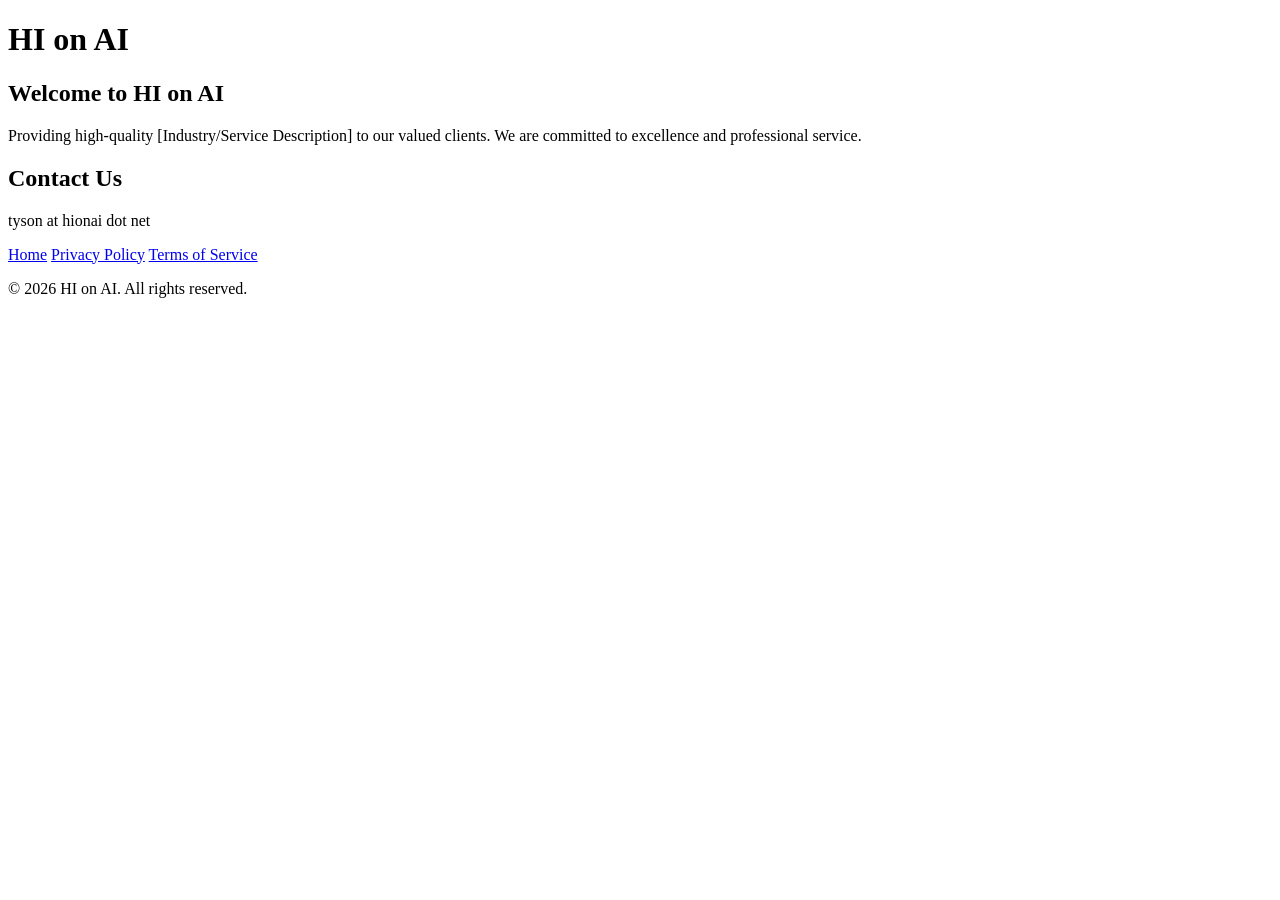
==== index.html @ c528cacb "first commit" ====
<!DOCTYPE html>
<html lang="en">
<head>
    <meta charset="UTF-8">
    <meta name="viewport" content="width=device-width, initial-scale=1.0">
    <title>HI on AI | Official Site</title>
    <link rel="stylesheet" href="styles.css">
</head>
<body>
    <header>
        <div class="container">
            <h1>HI on AI</h1>
        </div>
    </header>

    <main class="container">
        <section>
            <h2>Welcome to HI on AI</h2>
            <p>Providing high-quality [Industry/Service Description] to our valued clients. We are committed to excellence and professional service.</p>
        </section>

        <section class="contact-info">
            <h2>Contact Us</h2>
            <p> tyson at hionai dot net</p>
        </section>
    </main>

    <footer>
        <div class="container">
            <nav>
                <a href="index.html">Home</a>
                <a href="privacy.html">Privacy Policy</a>
                <a href="terms.html">Terms of Service</a>
            </nav>
            <p>&copy; 2026 HI on AI. All rights reserved.</p>
        </div>
    </footer>
</body>
</html>
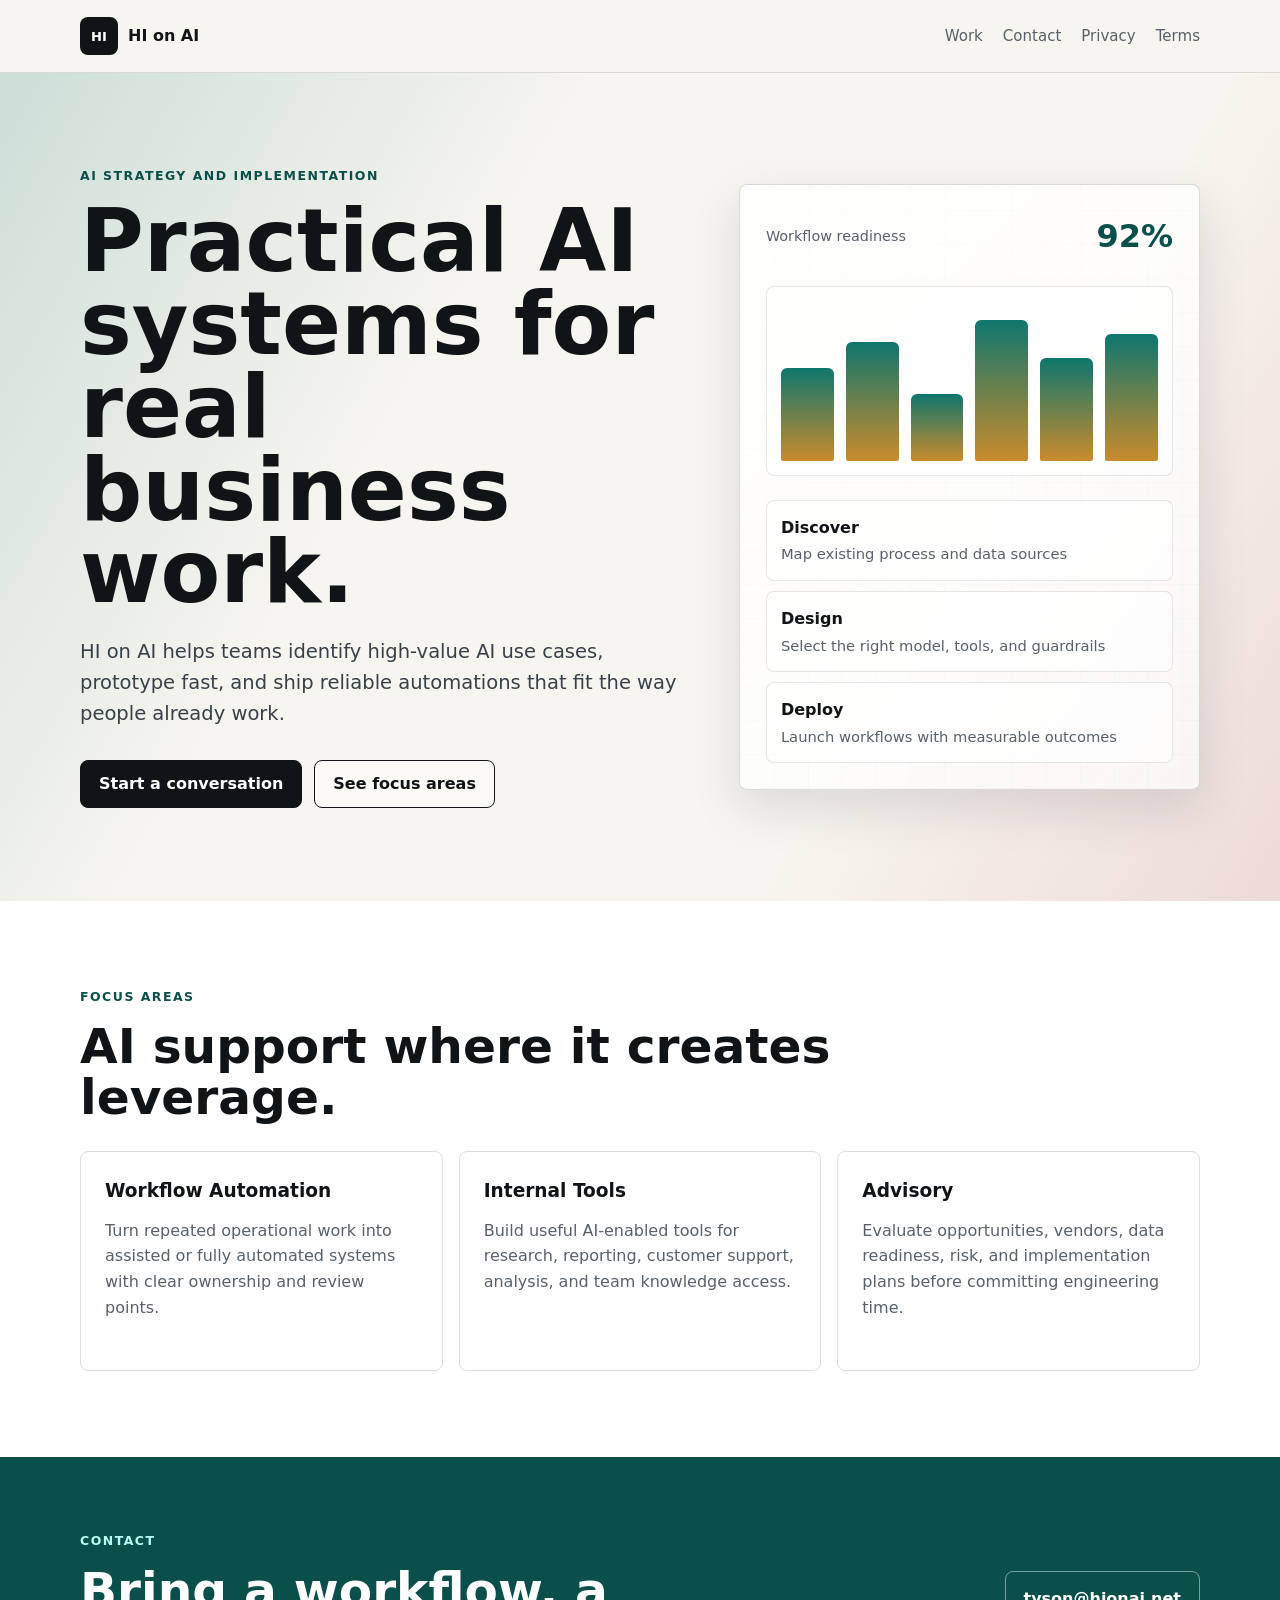
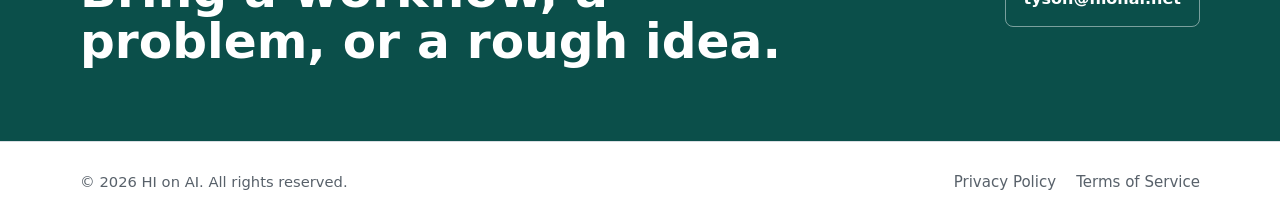
==== commit 5c3eab68: "Create GitHub Pages site" ====
--- a/index.html
+++ b/index.html
@@ -3,36 +3,101 @@
 <head>
     <meta charset="UTF-8">
     <meta name="viewport" content="width=device-width, initial-scale=1.0">
-    <title>HI on AI | Official Site</title>
+    <meta name="description" content="HI on AI helps teams use artificial intelligence with practical strategy, automation, and implementation support.">
+    <title>HI on AI</title>
     <link rel="stylesheet" href="styles.css">
 </head>
 <body>
-    <header>
-        <div class="container">
-            <h1>HI on AI</h1>
+    <header class="site-header">
+        <div class="container header-inner">
+            <a class="brand" href="index.html" aria-label="HI on AI home">
+                <span class="brand-mark" aria-hidden="true">HI</span>
+                <span>HI on AI</span>
+            </a>
+            <nav class="site-nav" aria-label="Primary navigation">
+                <a href="#work">Work</a>
+                <a href="#contact">Contact</a>
+                <a href="privacy.html">Privacy</a>
+                <a href="terms.html">Terms</a>
+            </nav>
         </div>
     </header>
 
-    <main class="container">
-        <section>
-            <h2>Welcome to HI on AI</h2>
-            <p>Providing high-quality [Industry/Service Description] to our valued clients. We are committed to excellence and professional service.</p>
+    <main>
+        <section class="hero">
+            <div class="container hero-grid">
+                <div class="hero-copy">
+                    <p class="eyebrow">AI strategy and implementation</p>
+                    <h1>Practical AI systems for real business work.</h1>
+                    <p class="hero-lede">HI on AI helps teams identify high-value AI use cases, prototype fast, and ship reliable automations that fit the way people already work.</p>
+                    <div class="hero-actions">
+                        <a class="button primary" href="mailto:tyson@hionai.net">Start a conversation</a>
+                        <a class="button secondary" href="#work">See focus areas</a>
+                    </div>
+                </div>
+                <div class="signal-panel" aria-label="AI workflow visualization">
+                    <div class="signal-topline">
+                        <span>Workflow readiness</span>
+                        <strong>92%</strong>
+                    </div>
+                    <div class="signal-bars" aria-hidden="true">
+                        <span style="--height: 58%"></span>
+                        <span style="--height: 74%"></span>
+                        <span style="--height: 42%"></span>
+                        <span style="--height: 88%"></span>
+                        <span style="--height: 64%"></span>
+                        <span style="--height: 79%"></span>
+                    </div>
+                    <div class="signal-list">
+                        <p><strong>Discover</strong><span>Map existing process and data sources</span></p>
+                        <p><strong>Design</strong><span>Select the right model, tools, and guardrails</span></p>
+                        <p><strong>Deploy</strong><span>Launch workflows with measurable outcomes</span></p>
+                    </div>
+                </div>
+            </div>
         </section>
 
-        <section class="contact-info">
-            <h2>Contact Us</h2>
-            <p> tyson at hionai dot net</p>
+        <section id="work" class="section">
+            <div class="container">
+                <div class="section-heading">
+                    <p class="eyebrow">Focus areas</p>
+                    <h2>AI support where it creates leverage.</h2>
+                </div>
+                <div class="feature-grid">
+                    <article class="feature-card">
+                        <h3>Workflow Automation</h3>
+                        <p>Turn repeated operational work into assisted or fully automated systems with clear ownership and review points.</p>
+                    </article>
+                    <article class="feature-card">
+                        <h3>Internal Tools</h3>
+                        <p>Build useful AI-enabled tools for research, reporting, customer support, analysis, and team knowledge access.</p>
+                    </article>
+                    <article class="feature-card">
+                        <h3>Advisory</h3>
+                        <p>Evaluate opportunities, vendors, data readiness, risk, and implementation plans before committing engineering time.</p>
+                    </article>
+                </div>
+            </div>
+        </section>
+
+        <section id="contact" class="contact-band">
+            <div class="container contact-grid">
+                <div>
+                    <p class="eyebrow">Contact</p>
+                    <h2>Bring a workflow, a problem, or a rough idea.</h2>
+                </div>
+                <a class="contact-link" href="mailto:tyson@hionai.net">tyson@hionai.net</a>
+            </div>
         </section>
     </main>
 
-    <footer>
-        <div class="container">
-            <nav>
-                <a href="index.html">Home</a>
+    <footer class="site-footer">
+        <div class="container footer-inner">
+            <p>&copy; 2026 HI on AI. All rights reserved.</p>
+            <nav aria-label="Footer navigation">
                 <a href="privacy.html">Privacy Policy</a>
                 <a href="terms.html">Terms of Service</a>
             </nav>
-            <p>&copy; 2026 HI on AI. All rights reserved.</p>
         </div>
     </footer>
 </body>
--- a/styles.css
+++ b/styles.css
@@ -0,0 +1,413 @@
+:root {
+    --ink: #111416;
+    --muted: #58616a;
+    --line: #d9dee3;
+    --paper: #f7f5ef;
+    --surface: #ffffff;
+    --accent: #0f766e;
+    --accent-dark: #0b4f4a;
+    --gold: #c98b2c;
+    --rose: #b84f65;
+    --shadow: 0 18px 50px rgba(20, 28, 34, 0.12);
+}
+
+* {
+    box-sizing: border-box;
+}
+
+html {
+    scroll-behavior: smooth;
+}
+
+body {
+    margin: 0;
+    color: var(--ink);
+    background: var(--paper);
+    font-family: Inter, ui-sans-serif, system-ui, -apple-system, BlinkMacSystemFont, "Segoe UI", sans-serif;
+    line-height: 1.6;
+}
+
+a {
+    color: inherit;
+}
+
+.container {
+    width: min(1120px, calc(100% - 32px));
+    margin: 0 auto;
+}
+
+.site-header {
+    position: sticky;
+    top: 0;
+    z-index: 10;
+    background: rgba(247, 245, 239, 0.92);
+    border-bottom: 1px solid rgba(17, 20, 22, 0.12);
+    backdrop-filter: blur(18px);
+}
+
+.header-inner,
+.footer-inner,
+.contact-grid {
+    display: flex;
+    align-items: center;
+    justify-content: space-between;
+    gap: 24px;
+}
+
+.header-inner {
+    min-height: 72px;
+}
+
+.brand {
+    display: inline-flex;
+    align-items: center;
+    gap: 10px;
+    font-weight: 800;
+    text-decoration: none;
+    letter-spacing: 0;
+}
+
+.brand-mark {
+    display: grid;
+    width: 38px;
+    height: 38px;
+    place-items: center;
+    color: #ffffff;
+    background: var(--ink);
+    border-radius: 8px;
+    font-size: 0.82rem;
+}
+
+.site-nav,
+.site-footer nav {
+    display: flex;
+    align-items: center;
+    gap: 20px;
+    font-size: 0.94rem;
+}
+
+.site-nav a,
+.site-footer a {
+    color: var(--muted);
+    text-decoration: none;
+}
+
+.site-nav a:hover,
+.site-footer a:hover {
+    color: var(--ink);
+}
+
+.hero {
+    min-height: calc(100vh - 72px);
+    display: flex;
+    align-items: center;
+    padding: 70px 0;
+    background:
+        linear-gradient(120deg, rgba(15, 118, 110, 0.18), transparent 34%),
+        linear-gradient(300deg, rgba(184, 79, 101, 0.16), transparent 30%),
+        var(--paper);
+}
+
+.hero-grid {
+    display: grid;
+    grid-template-columns: minmax(0, 1.02fr) minmax(320px, 0.78fr);
+    align-items: center;
+    gap: 56px;
+}
+
+.eyebrow {
+    margin: 0 0 14px;
+    color: var(--accent-dark);
+    font-size: 0.78rem;
+    font-weight: 800;
+    letter-spacing: 0.12em;
+    text-transform: uppercase;
+}
+
+h1,
+h2,
+h3,
+p {
+    margin-top: 0;
+}
+
+h1 {
+    max-width: 820px;
+    margin-bottom: 22px;
+    font-size: clamp(3.35rem, 6.8vw, 6.65rem);
+    line-height: 0.95;
+    letter-spacing: 0;
+}
+
+h2 {
+    margin-bottom: 18px;
+    font-size: clamp(2rem, 3.8vw, 3.5rem);
+    line-height: 1.05;
+    letter-spacing: 0;
+}
+
+h3 {
+    margin-bottom: 12px;
+    font-size: 1.16rem;
+}
+
+.hero-lede {
+    max-width: 650px;
+    margin-bottom: 30px;
+    color: #38414a;
+    font-size: 1.22rem;
+}
+
+.hero-actions {
+    display: flex;
+    flex-wrap: wrap;
+    gap: 12px;
+}
+
+.button {
+    display: inline-flex;
+    min-height: 48px;
+    align-items: center;
+    justify-content: center;
+    padding: 0 18px;
+    border: 1px solid var(--ink);
+    border-radius: 8px;
+    font-weight: 800;
+    text-decoration: none;
+}
+
+.button.primary {
+    color: #ffffff;
+    background: var(--ink);
+}
+
+.button.secondary {
+    color: var(--ink);
+    background: rgba(255, 255, 255, 0.45);
+}
+
+.signal-panel {
+    position: relative;
+    overflow: hidden;
+    padding: 26px;
+    border: 1px solid rgba(17, 20, 22, 0.14);
+    border-radius: 8px;
+    background:
+        linear-gradient(135deg, rgba(255, 255, 255, 0.88), rgba(255, 255, 255, 0.68)),
+        repeating-linear-gradient(90deg, rgba(15, 118, 110, 0.08) 0 1px, transparent 1px 34px),
+        repeating-linear-gradient(0deg, rgba(17, 20, 22, 0.06) 0 1px, transparent 1px 34px);
+    box-shadow: var(--shadow);
+}
+
+.signal-topline {
+    display: flex;
+    align-items: center;
+    justify-content: space-between;
+    margin-bottom: 24px;
+    color: var(--muted);
+    font-size: 0.9rem;
+}
+
+.signal-topline strong {
+    color: var(--accent-dark);
+    font-size: 2rem;
+}
+
+.signal-bars {
+    display: grid;
+    grid-template-columns: repeat(6, 1fr);
+    align-items: end;
+    height: 190px;
+    gap: 12px;
+    margin-bottom: 24px;
+    padding: 14px;
+    border: 1px solid rgba(17, 20, 22, 0.1);
+    border-radius: 8px;
+    background: rgba(255, 255, 255, 0.58);
+}
+
+.signal-bars span {
+    height: var(--height);
+    min-height: 36px;
+    border-radius: 6px 6px 2px 2px;
+    background: linear-gradient(180deg, var(--accent), var(--gold));
+}
+
+.signal-list {
+    display: grid;
+    gap: 10px;
+}
+
+.signal-list p {
+    display: grid;
+    gap: 2px;
+    margin: 0;
+    padding: 14px;
+    border: 1px solid rgba(17, 20, 22, 0.1);
+    border-radius: 8px;
+    background: rgba(255, 255, 255, 0.7);
+}
+
+.signal-list span {
+    color: var(--muted);
+    font-size: 0.92rem;
+}
+
+.section {
+    padding: 86px 0;
+    background: var(--surface);
+}
+
+.section-heading {
+    max-width: 760px;
+    margin-bottom: 28px;
+}
+
+.feature-grid {
+    display: grid;
+    grid-template-columns: repeat(3, minmax(0, 1fr));
+    gap: 16px;
+}
+
+.feature-card {
+    min-height: 220px;
+    padding: 24px;
+    border: 1px solid var(--line);
+    border-radius: 8px;
+    background: #ffffff;
+}
+
+.feature-card p,
+.legal-section p,
+.legal-section li {
+    color: var(--muted);
+}
+
+.contact-band {
+    padding: 74px 0;
+    color: #ffffff;
+    background: var(--accent-dark);
+}
+
+.contact-band .eyebrow {
+    color: #b8fff5;
+}
+
+.contact-band h2 {
+    max-width: 720px;
+    margin-bottom: 0;
+}
+
+.contact-link {
+    flex: 0 0 auto;
+    padding: 14px 18px;
+    border: 1px solid rgba(255, 255, 255, 0.46);
+    border-radius: 8px;
+    color: #ffffff;
+    font-weight: 800;
+    text-decoration: none;
+}
+
+.site-footer {
+    padding: 28px 0;
+    color: var(--muted);
+    background: #ffffff;
+    border-top: 1px solid var(--line);
+    font-size: 0.92rem;
+}
+
+.site-footer p {
+    margin: 0;
+}
+
+.page-hero {
+    padding: 72px 0 40px;
+}
+
+.page-hero h1 {
+    margin-bottom: 12px;
+    font-size: clamp(2.7rem, 6vw, 5.4rem);
+}
+
+.page-hero p {
+    max-width: 760px;
+    color: var(--muted);
+    font-size: 1.1rem;
+}
+
+.legal-main {
+    padding-bottom: 72px;
+}
+
+.legal-section {
+    padding: 28px 0;
+    border-top: 1px solid var(--line);
+}
+
+.legal-section.highlight {
+    margin: 20px 0;
+    padding: 24px;
+    border: 2px solid var(--accent);
+    border-radius: 8px;
+    background: rgba(15, 118, 110, 0.07);
+}
+
+.legal-section h2 {
+    margin-bottom: 10px;
+    font-size: 1.35rem;
+    line-height: 1.2;
+}
+
+@media (max-width: 820px) {
+    .header-inner,
+    .footer-inner,
+    .contact-grid {
+        align-items: flex-start;
+        flex-direction: column;
+    }
+
+    .site-nav,
+    .site-footer nav {
+        flex-wrap: wrap;
+        gap: 14px;
+    }
+
+    .hero {
+        min-height: auto;
+        padding: 48px 0;
+    }
+
+    .hero-grid,
+    .feature-grid {
+        grid-template-columns: 1fr;
+    }
+
+    h1 {
+        font-size: clamp(3rem, 16vw, 4.65rem);
+    }
+
+    .signal-panel {
+        padding: 18px;
+    }
+}
+
+@media (max-width: 520px) {
+    .container {
+        width: min(100% - 24px, 1120px);
+    }
+
+    .site-nav {
+        font-size: 0.88rem;
+    }
+
+    .hero-actions,
+    .button,
+    .contact-link {
+        width: 100%;
+    }
+
+    .signal-bars {
+        gap: 8px;
+        height: 150px;
+    }
+}
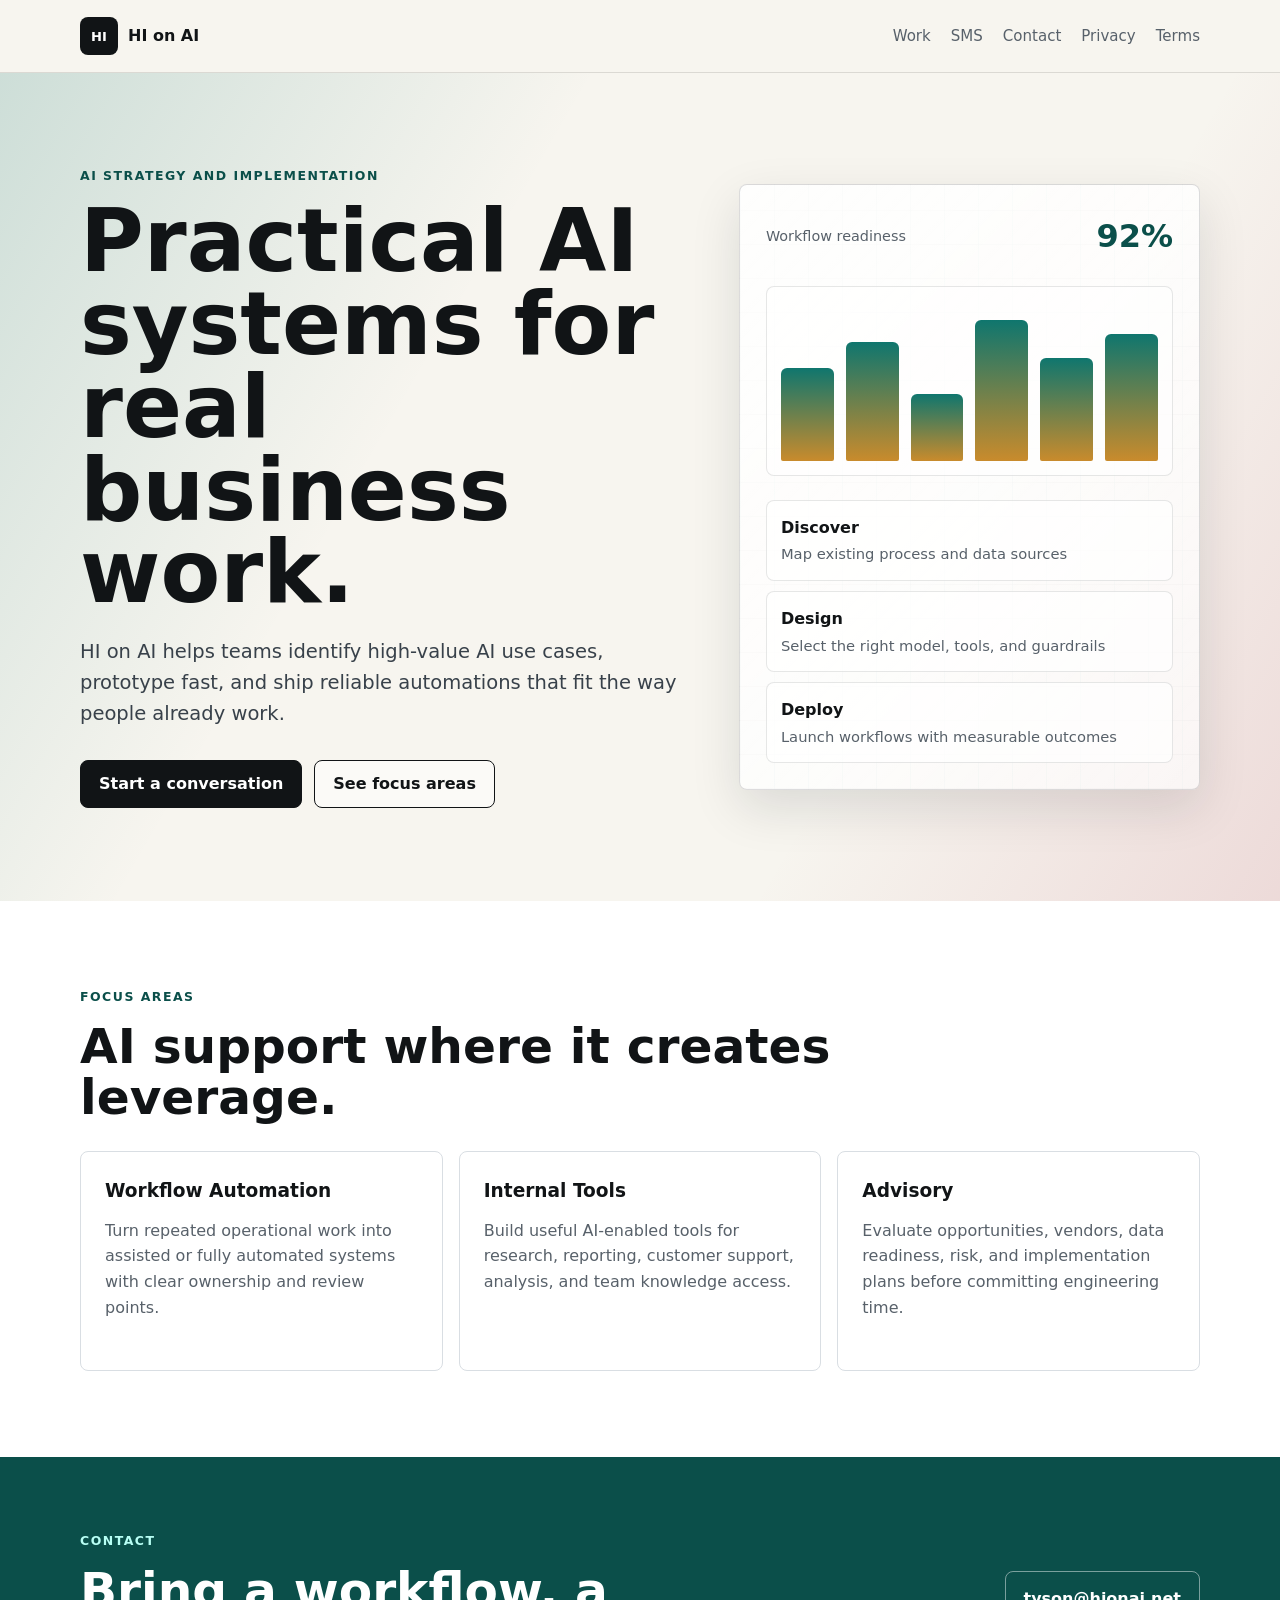
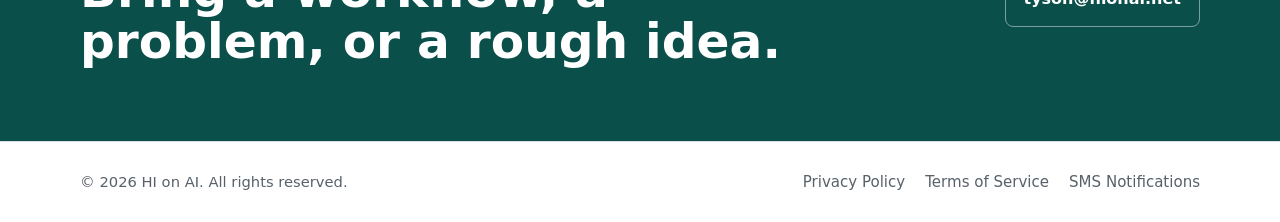
==== commit 23161f7d: "Add SMS notification compliance page" ====
--- a/index.html
+++ b/index.html
@@ -16,6 +16,7 @@
             </a>
             <nav class="site-nav" aria-label="Primary navigation">
                 <a href="#work">Work</a>
+                <a href="sms.html">SMS</a>
                 <a href="#contact">Contact</a>
                 <a href="privacy.html">Privacy</a>
                 <a href="terms.html">Terms</a>
@@ -97,6 +98,7 @@
             <nav aria-label="Footer navigation">
                 <a href="privacy.html">Privacy Policy</a>
                 <a href="terms.html">Terms of Service</a>
+                <a href="sms.html">SMS Notifications</a>
             </nav>
         </div>
     </footer>
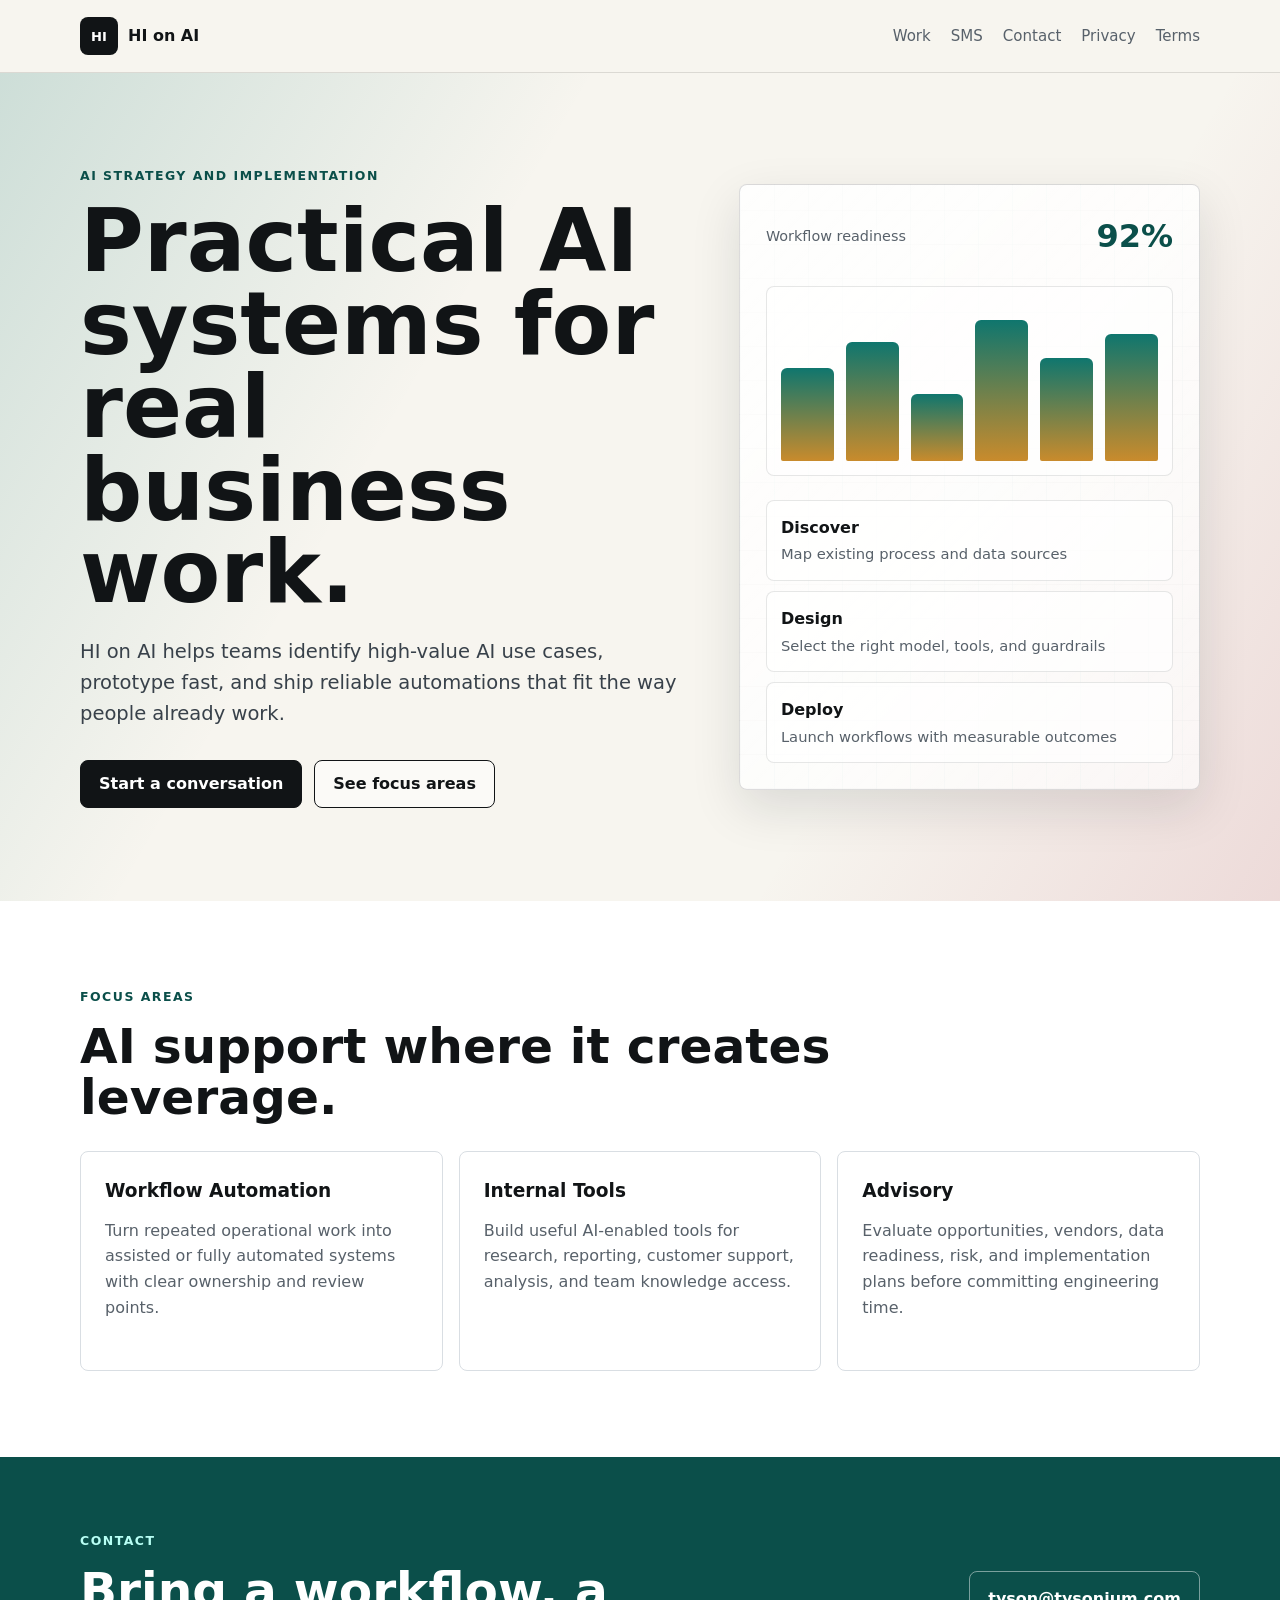
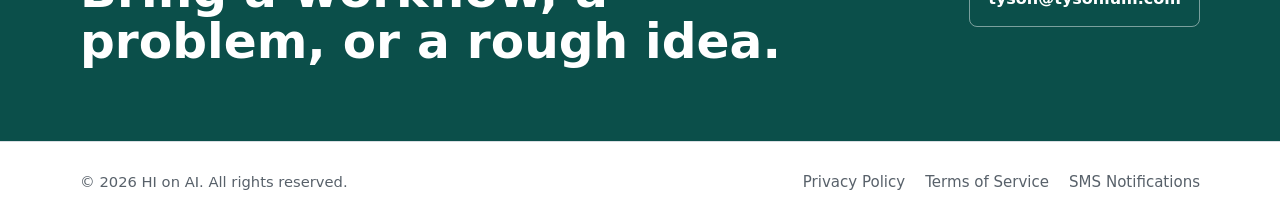
==== commit 9ad821a0: "replace email" ====
--- a/index.html
+++ b/index.html
@@ -32,7 +32,7 @@
                     <h1>Practical AI systems for real business work.</h1>
                     <p class="hero-lede">HI on AI helps teams identify high-value AI use cases, prototype fast, and ship reliable automations that fit the way people already work.</p>
                     <div class="hero-actions">
-                        <a class="button primary" href="mailto:tyson@hionai.net">Start a conversation</a>
+                        <a class="button primary" href="mailto:tyson@tysonium.com">Start a conversation</a>
                         <a class="button secondary" href="#work">See focus areas</a>
                     </div>
                 </div>
@@ -87,7 +87,7 @@
                     <p class="eyebrow">Contact</p>
                     <h2>Bring a workflow, a problem, or a rough idea.</h2>
                 </div>
-                <a class="contact-link" href="mailto:tyson@hionai.net">tyson@hionai.net</a>
+                <a class="contact-link" href="mailto:tyson@tysonium.com">tyson@tysonium.com</a>
             </div>
         </section>
     </main>
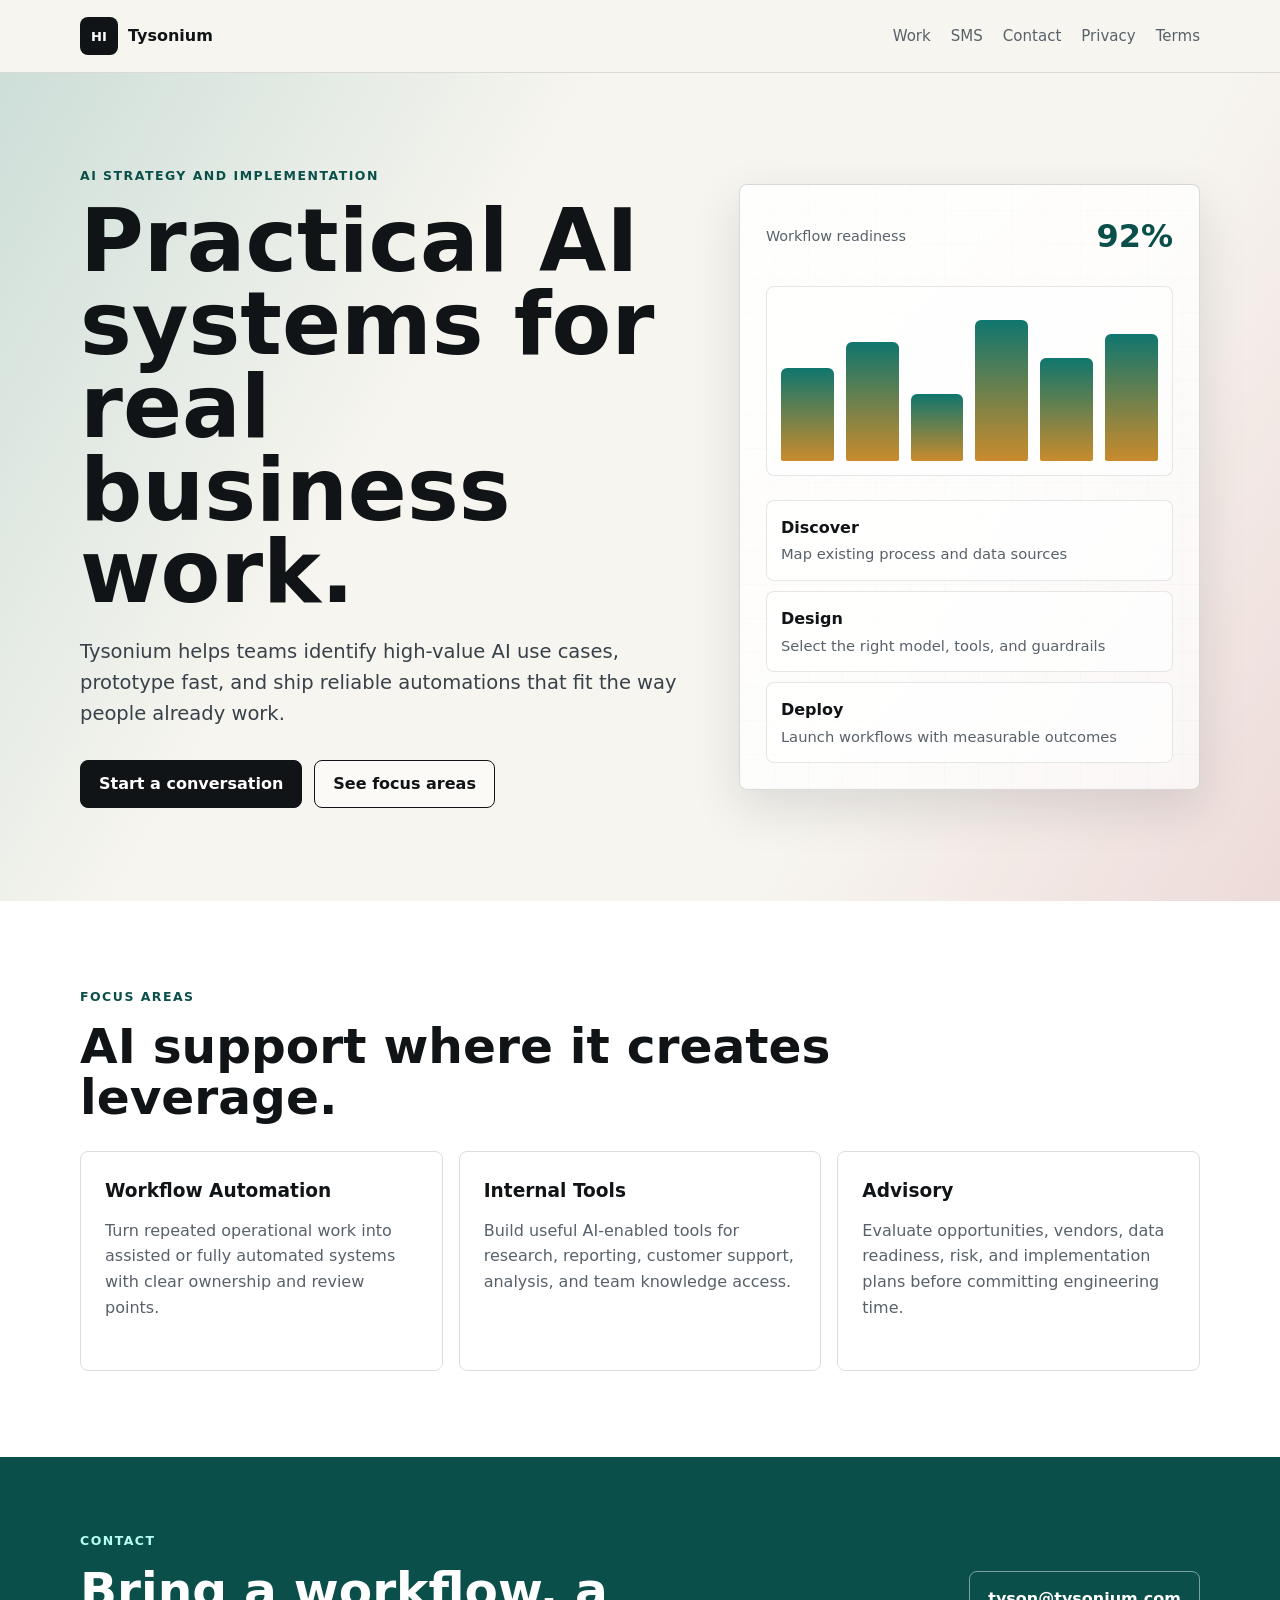
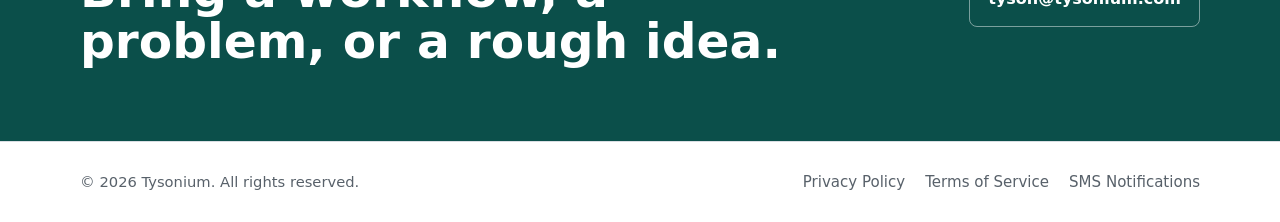
==== commit 7b4f7433: "compliance changes" ====
--- a/index.html
+++ b/index.html
@@ -3,16 +3,16 @@
 <head>
     <meta charset="UTF-8">
     <meta name="viewport" content="width=device-width, initial-scale=1.0">
-    <meta name="description" content="HI on AI helps teams use artificial intelligence with practical strategy, automation, and implementation support.">
-    <title>HI on AI</title>
+    <meta name="description" content="Tysonium helps teams use artificial intelligence with practical strategy, automation, and implementation support.">
+    <title>Tysonium</title>
     <link rel="stylesheet" href="styles.css">
 </head>
 <body>
     <header class="site-header">
         <div class="container header-inner">
-            <a class="brand" href="index.html" aria-label="HI on AI home">
+            <a class="brand" href="index.html" aria-label="Tysonium home">
                 <span class="brand-mark" aria-hidden="true">HI</span>
-                <span>HI on AI</span>
+                <span>Tysonium</span>
             </a>
             <nav class="site-nav" aria-label="Primary navigation">
                 <a href="#work">Work</a>
@@ -30,7 +30,7 @@
                 <div class="hero-copy">
                     <p class="eyebrow">AI strategy and implementation</p>
                     <h1>Practical AI systems for real business work.</h1>
-                    <p class="hero-lede">HI on AI helps teams identify high-value AI use cases, prototype fast, and ship reliable automations that fit the way people already work.</p>
+                    <p class="hero-lede">Tysonium helps teams identify high-value AI use cases, prototype fast, and ship reliable automations that fit the way people already work.</p>
                     <div class="hero-actions">
                         <a class="button primary" href="mailto:tyson@tysonium.com">Start a conversation</a>
                         <a class="button secondary" href="#work">See focus areas</a>
@@ -94,7 +94,7 @@
 
     <footer class="site-footer">
         <div class="container footer-inner">
-            <p>&copy; 2026 HI on AI. All rights reserved.</p>
+            <p>&copy; 2026 Tysonium. All rights reserved.</p>
             <nav aria-label="Footer navigation">
                 <a href="privacy.html">Privacy Policy</a>
                 <a href="terms.html">Terms of Service</a>
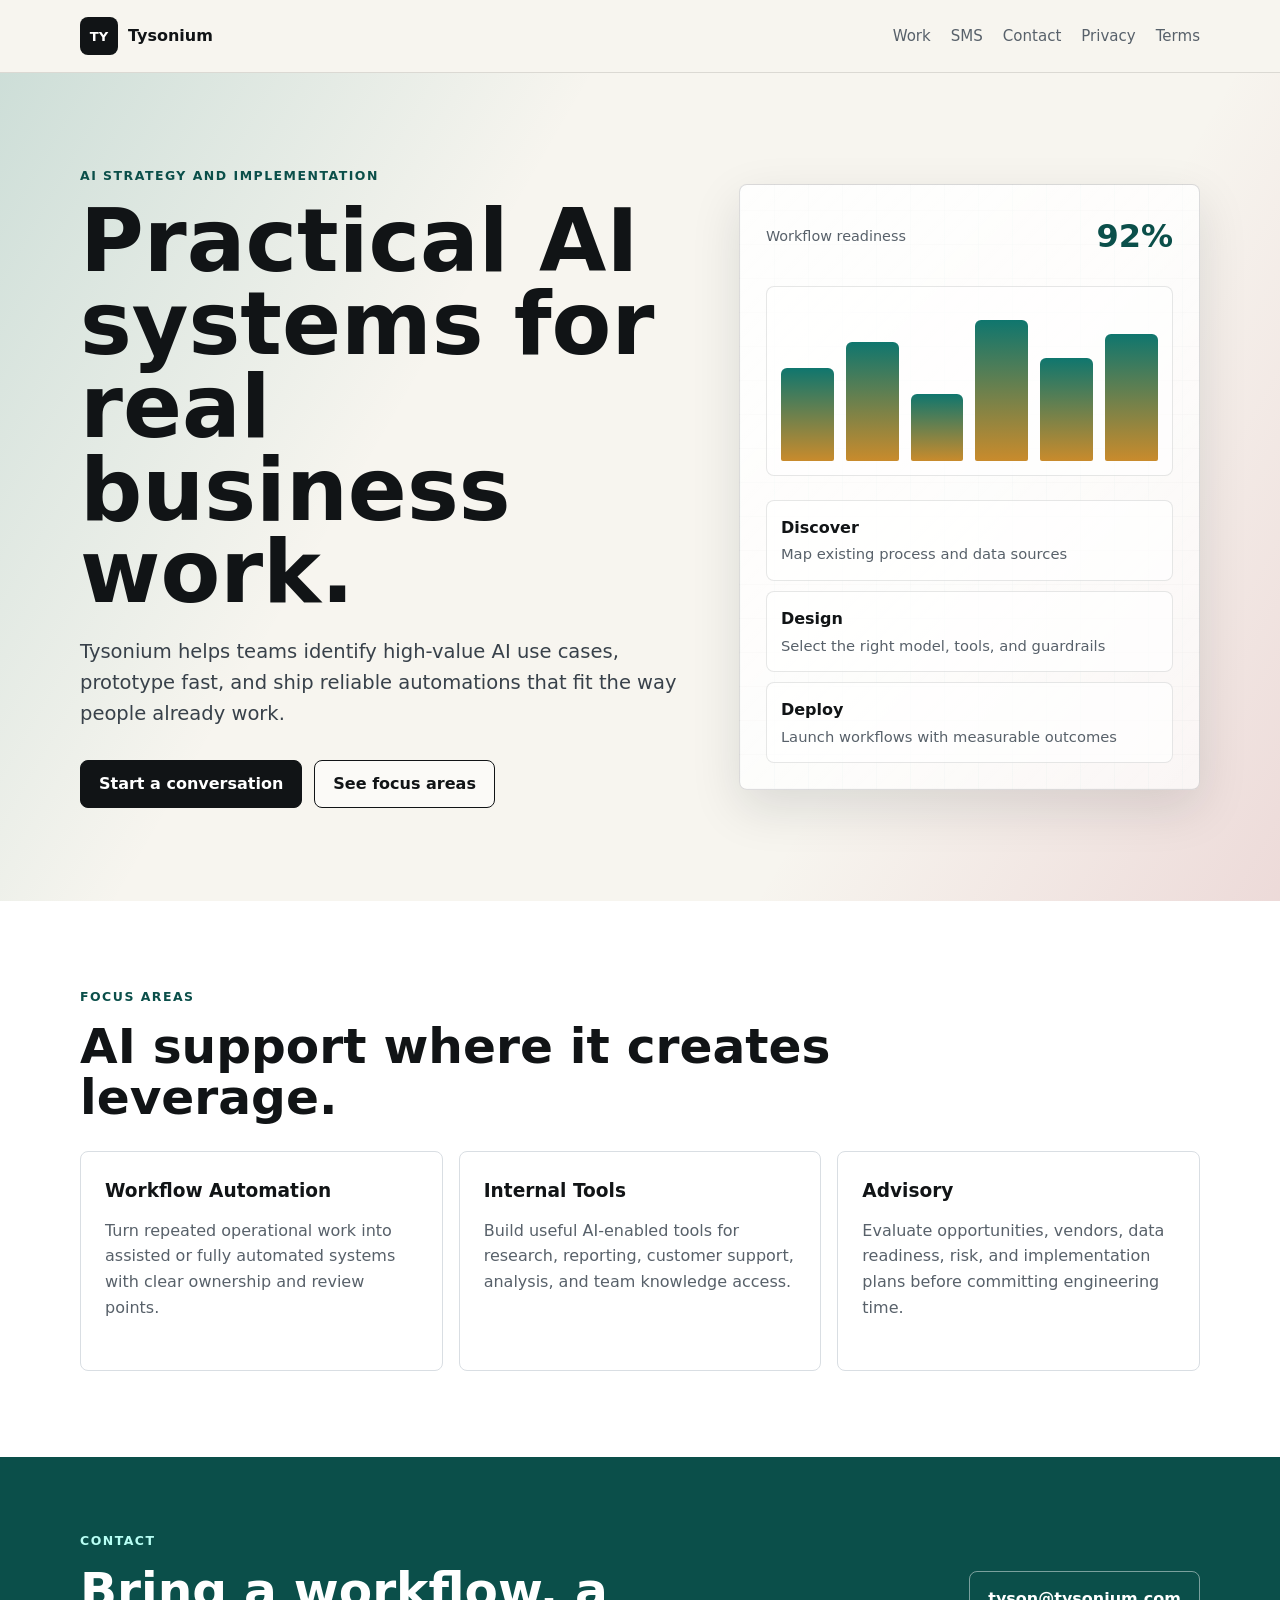
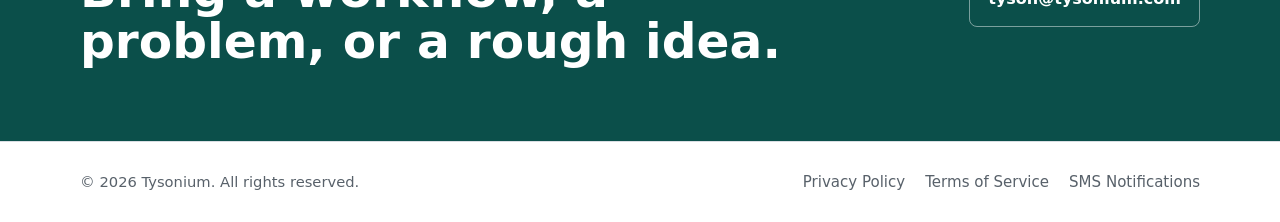
==== commit 03953bbc: "refined" ====
--- a/index.html
+++ b/index.html
@@ -11,7 +11,7 @@
     <header class="site-header">
         <div class="container header-inner">
             <a class="brand" href="index.html" aria-label="Tysonium home">
-                <span class="brand-mark" aria-hidden="true">HI</span>
+                <span class="brand-mark" aria-hidden="true">TY</span>
                 <span>Tysonium</span>
             </a>
             <nav class="site-nav" aria-label="Primary navigation">
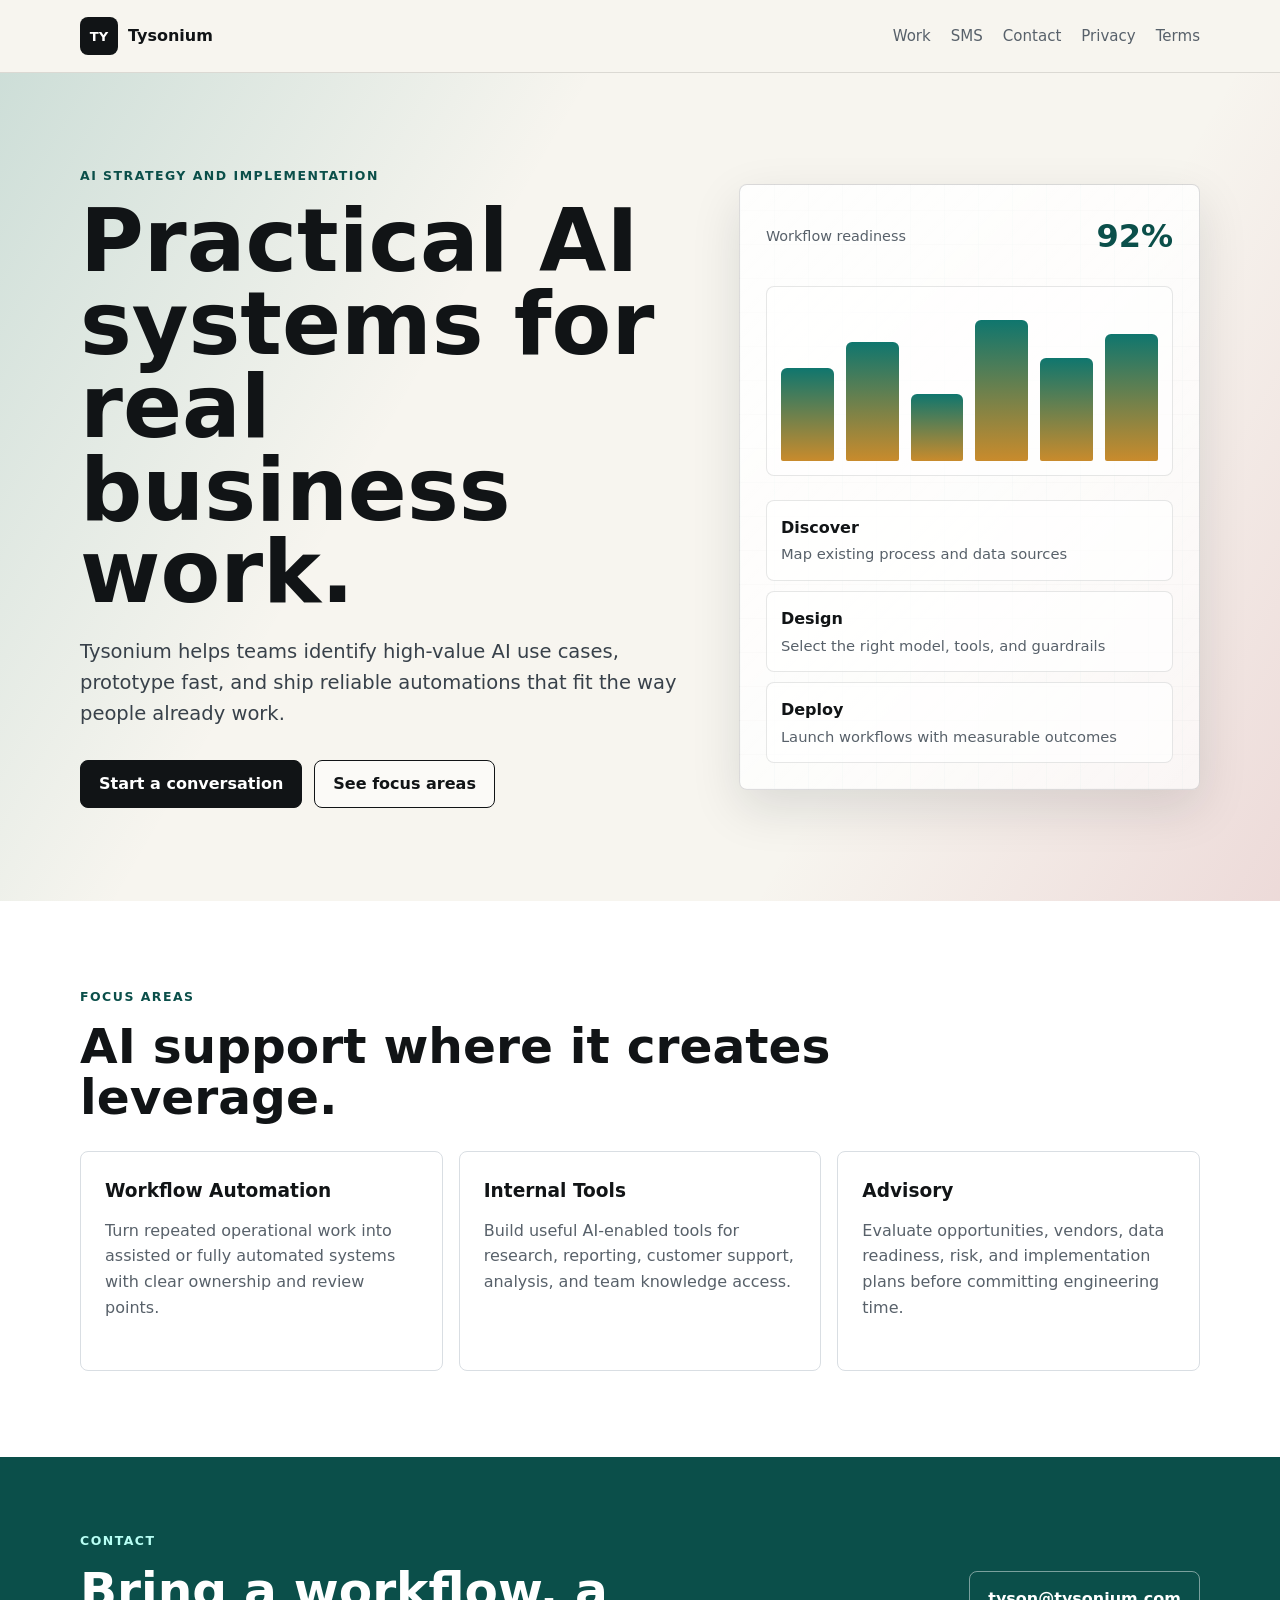
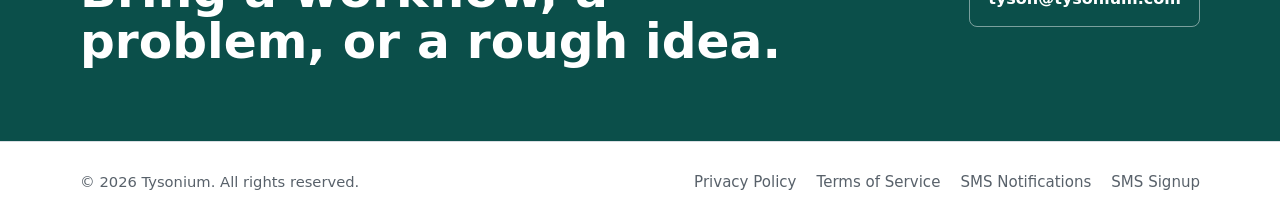
==== commit 3eef7520: "Add A2P SMS signup form and update Terms of Service with carrier liability disclaimer" ====
--- a/index.html
+++ b/index.html
@@ -99,6 +99,7 @@
                 <a href="privacy.html">Privacy Policy</a>
                 <a href="terms.html">Terms of Service</a>
                 <a href="sms.html">SMS Notifications</a>
+                <a href="sms-signup.html">SMS Signup</a>
             </nav>
         </div>
     </footer>
--- a/styles.css
+++ b/styles.css
@@ -411,3 +411,109 @@
         height: 150px;
     }
 }
+
+/* Form and Signup Page Styles */
+.signup-card {
+    max-width: 580px;
+    margin: 40px auto 0;
+    padding: 40px;
+    border: 1px solid var(--line);
+    border-radius: 12px;
+    background: var(--surface);
+    box-shadow: var(--shadow);
+}
+
+.signup-form {
+    display: grid;
+    gap: 24px;
+}
+
+.form-group {
+    display: grid;
+    gap: 8px;
+}
+
+.form-label {
+    font-size: 0.8rem;
+    font-weight: 800;
+    letter-spacing: 0.05em;
+    text-transform: uppercase;
+    color: var(--ink);
+}
+
+.form-input {
+    width: 100%;
+    height: 48px;
+    padding: 0 16px;
+    border: 1px solid var(--line);
+    border-radius: 8px;
+    background: #ffffff;
+    font-family: inherit;
+    font-size: 1rem;
+    color: var(--ink);
+    transition: border-color 0.2s, box-shadow 0.2s;
+}
+
+.form-input:focus {
+    outline: none;
+    border-color: var(--accent);
+    box-shadow: 0 0 0 3px rgba(15, 118, 110, 0.15);
+}
+
+.checkbox-group {
+    display: flex;
+    align-items: flex-start;
+    gap: 12px;
+}
+
+.checkbox-input {
+    margin-top: 5px;
+    flex: 0 0 auto;
+    width: 18px;
+    height: 18px;
+    border: 1px solid var(--line);
+    border-radius: 4px;
+    accent-color: var(--accent);
+    cursor: pointer;
+}
+
+.checkbox-label {
+    font-size: 0.88rem;
+    line-height: 1.45;
+    color: var(--muted);
+    user-select: none;
+}
+
+.form-links {
+    margin-top: 8px;
+    text-align: center;
+    font-size: 0.88rem;
+    color: var(--muted);
+}
+
+.form-links a {
+    color: var(--accent);
+    text-decoration: underline;
+    font-weight: 600;
+    transition: color 0.15s;
+}
+
+.form-links a:hover {
+    color: var(--accent-dark);
+}
+
+.form-actions {
+    margin-top: 10px;
+}
+
+.form-actions button {
+    width: 100%;
+    cursor: pointer;
+    font-family: inherit;
+    transition: background-color 0.2s, border-color 0.2s;
+}
+
+.form-actions button:hover {
+    background: var(--accent-dark);
+    border-color: var(--accent-dark);
+}
